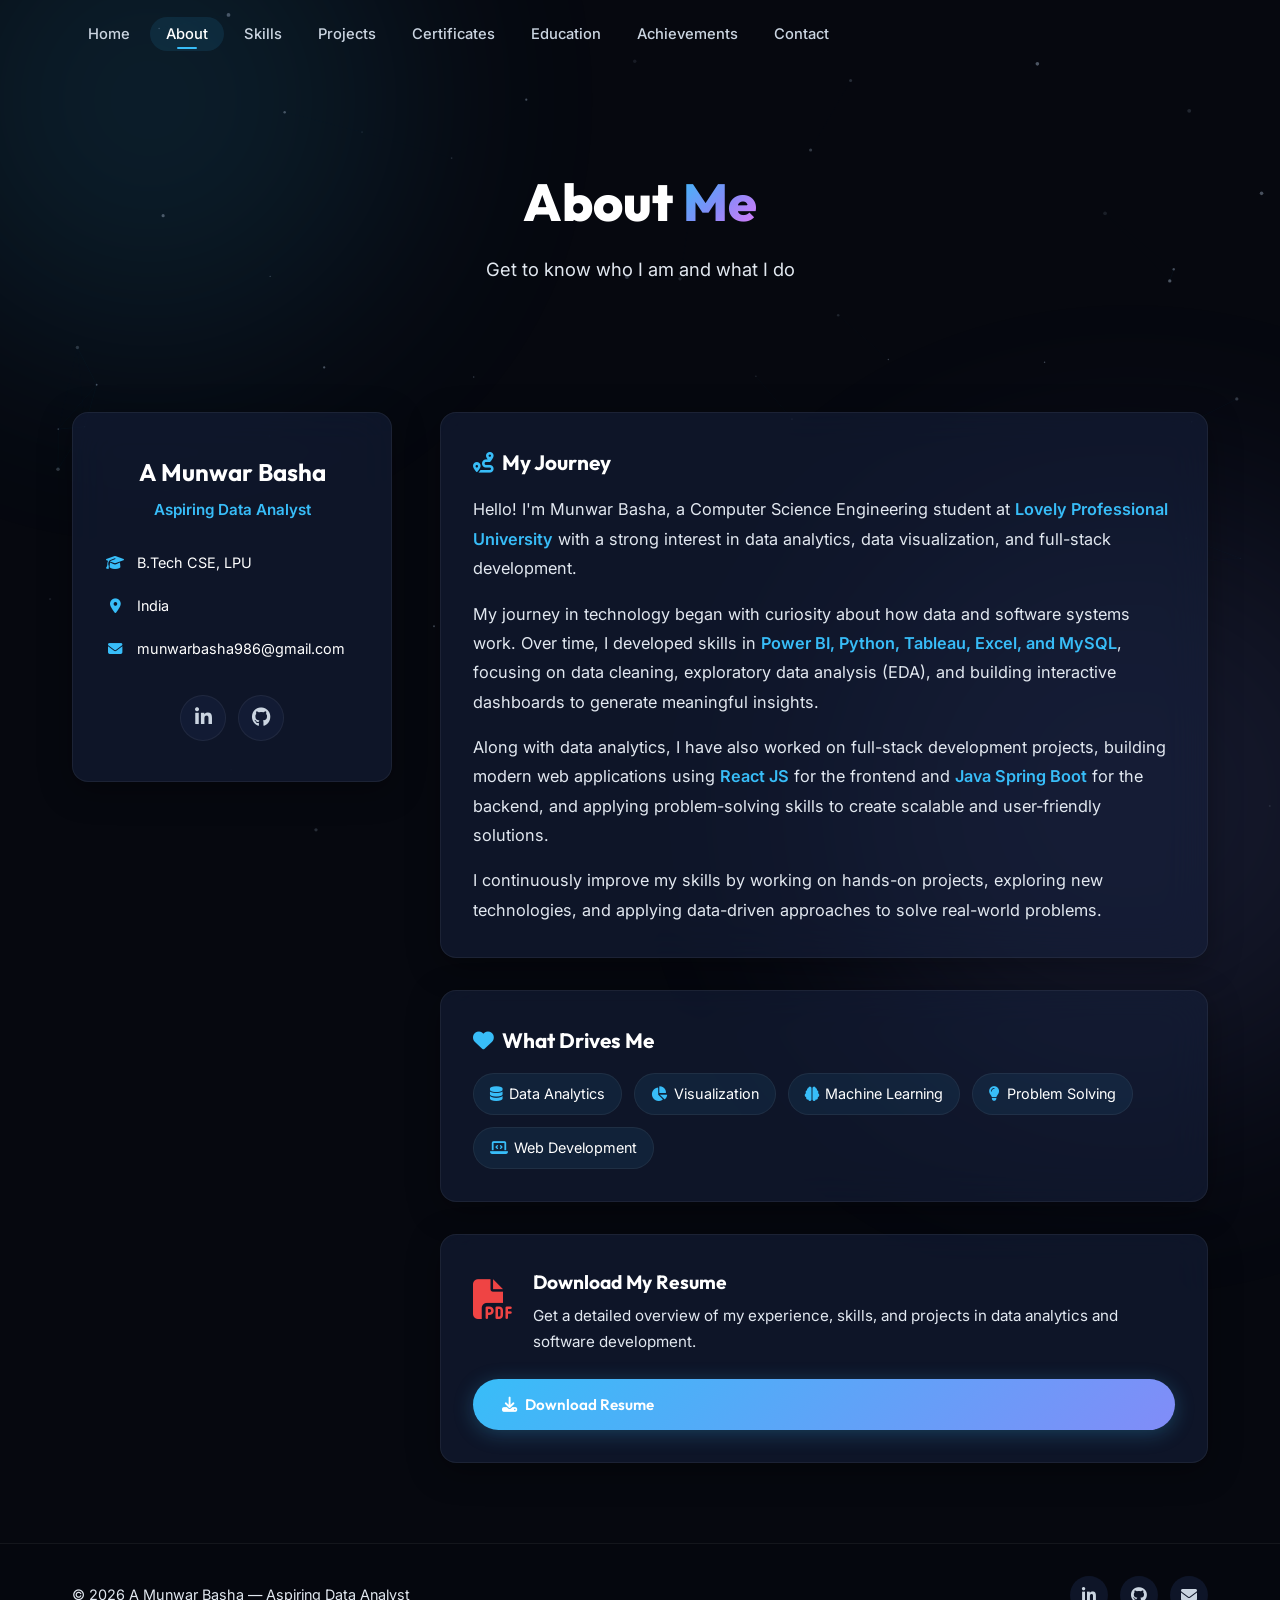
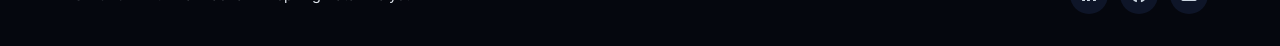
==== about.html @ 6d8f624d "Initial portfolio commit" ====
<!DOCTYPE html>
<html lang="en">

<head>
    <meta charset="UTF-8">
    <meta name="viewport" content="width=device-width, initial-scale=1.0">
    <title>About Me | A Munwar Basha</title>
    <meta name="description"
        content="Learn more about A Munwar Basha — Aspiring Data Analyst and CSE student at Lovely Professional University.">
    <link
        href="https://fonts.googleapis.com/css2?family=Outfit:wght@300;400;500;600;700;800&family=Inter:wght@300;400;500;600;700&display=swap"
        rel="stylesheet">
    <link rel="stylesheet" href="https://cdnjs.cloudflare.com/ajax/libs/font-awesome/6.5.0/css/all.min.css">
    <link rel="stylesheet" href="style.css">
</head>

<body>
    <div class="bg-glow bg-glow-1"></div>
    <div class="bg-glow bg-glow-2"></div>
    <canvas id="particles"></canvas>

    <!-- Navigation -->
    <header class="header" id="header">
        <nav class="navbar container">
            <ul class="nav-menu" id="navMenu">
                <li><a href="index.html" class="nav-link">Home</a></li>
                <li><a href="about.html" class="nav-link active">About</a></li>
                <li><a href="skills.html" class="nav-link">Skills</a></li>
                <li><a href="projects.html" class="nav-link">Projects</a></li>
                <li><a href="certificates.html" class="nav-link">Certificates</a></li>
                <li><a href="education.html" class="nav-link">Education</a></li>
                <li><a href="achievements.html" class="nav-link">Achievements</a></li>
                <li><a href="contact.html" class="nav-link">Contact</a></li>
            </ul>
            <button class="hamburger" id="hamburger" aria-label="Menu">
                <span class="bar"></span><span class="bar"></span><span class="bar"></span>
            </button>
        </nav>
    </header>

    <main>
        <!-- Page Banner -->
        <section class="page-banner">
            <div class="container">
                <h1 class="page-title anim-fade-up">About <span class="gradient-text">Me</span></h1>
                <p class="page-subtitle anim-fade-up delay-1">Get to know who I am and what I do</p>
            </div>
        </section>

        <!-- About Content -->
        <section class="section">
            <div class="container about-layout">
                <!-- Left: Profile Overview -->
                <div class="about-profile glass reveal-up">
                    <h2>A Munwar Basha</h2>
                    <p class="about-role">Aspiring Data Analyst</p>
                    <div class="about-meta">
                        <div class="meta-item">
                            <i class="fas fa-graduation-cap"></i>
                            <span>B.Tech CSE, LPU</span>
                        </div>
                        <div class="meta-item">
                            <i class="fas fa-map-marker-alt"></i>
                            <span>India</span>
                        </div>
                        <div class="meta-item">
                            <i class="fas fa-envelope"></i>
                            <span>munwarbasha986@gmail.com</span>
                        </div>
                    </div>
                    <div class="about-social-row">
                        <a href="https://www.linkedin.com/in/munwarbasha" target="_blank" class="social-btn"><i
                                class="fab fa-linkedin-in"></i></a>
                        <a href="https://github.com/munwarbasha98" target="_blank" class="social-btn"><i
                                class="fab fa-github"></i></a>
                    </div>
                </div>

                <!-- Right: Bio & Resume -->
                <div class="about-details">
                    <div class="glass about-bio reveal-up delay-1">
                        <h3><i class="fas fa-route"></i> My Journey</h3>
                        <p>
                            Hello! I'm Munwar Basha, a Computer Science Engineering student at <span class="highlight-text">Lovely Professional University</span> with a strong interest in data analytics, data visualization, and full-stack development.
                        </p>
                        <p>
                            My journey in technology began with curiosity about how data and software systems work. Over time, I developed skills in <span class="highlight-text">Power BI, Python, Tableau, Excel, and MySQL</span>, focusing on data cleaning, exploratory data analysis (EDA), and building interactive dashboards to generate meaningful insights.
                        </p>
                        <p>
                            Along with data analytics, I have also worked on full-stack development projects, building modern web applications using <span class="highlight-text">React JS</span> for the frontend and <span class="highlight-text">Java Spring Boot</span> for the backend, and applying problem-solving skills to create scalable and user-friendly solutions.
                        </p>
                        <p>
                            I continuously improve my skills by working on hands-on projects, exploring new technologies, and applying data-driven approaches to solve real-world problems.
                        </p>
                    </div>

                    <div class="glass about-interests reveal-up delay-3">
                        <h3><i class="fas fa-heart"></i> What Drives Me</h3>
                        <div class="interest-tags">
                            <span><i class="fas fa-database"></i> Data Analytics</span>
                            <span><i class="fas fa-chart-pie"></i> Visualization</span>
                            <span><i class="fas fa-brain"></i> Machine Learning</span>
                            <span><i class="fas fa-lightbulb"></i> Problem Solving</span>
                            <span><i class="fas fa-laptop-code"></i> Web Development</span>
                        </div>
                    </div>

                    <div class="glass resume-box reveal-up delay-3">
                        <div class="resume-content">
                            <div class="resume-icon"><i class="fas fa-file-pdf"></i></div>
                            <div>
                                <h3>Download My Resume</h3>
                                <p>Get a detailed overview of my experience, skills, and projects in data analytics and
                                    software development.</p>
                            </div>
                        </div>
                        <a href="General-CV-Munwar-Basha-15-3-2026.pdf" class="btn btn-primary" download="General-CV-Munwar-Basha-15-3-2026.pdf">
                            <i class="fas fa-download"></i> Download Resume
                        </a>
                    </div>
                </div>
            </div>
        </section>
    </main>

    <footer class="footer">
        <div class="container footer-inner">
            <p class="footer-copy">&copy; 2026 A Munwar Basha &mdash; Aspiring Data Analyst</p>
            <div class="footer-links">
                <a href="https://www.linkedin.com/in/munwarbasha" target="_blank"><i class="fab fa-linkedin-in"></i></a>
                <a href="https://github.com/munwarbasha98" target="_blank"><i class="fab fa-github"></i></a>
                <a href="mailto:munwarbasha986@gmail.com"><i class="fas fa-envelope"></i></a>
            </div>
        </div>
    </footer>
    <script src="script.js"></script>
</body>

</html>
---- style.css ----
/* =====================================================================
   DESIGN SYSTEM — VARIABLES & RESET
   ===================================================================== */
:root {
  --bg: #06080F;
  --bg-2: #0C1222;
  --surface: rgba(22, 33, 62, 0.55);
  --glass-b: rgba(255, 255, 255, 0.06);
  --glass-b-h: rgba(255, 255, 255, 0.12);
  --text: #ffffff;
  --text-2: #e2e8f0;
  --text-3: #94a3b8;
  --primary: #38BDF8;
  --secondary: #818CF8;
  --accent: #E879F9;
  --success: #34D399;
  --warning: #FBBF24;
  --grad: linear-gradient(135deg, var(--primary), var(--secondary));
  --grad-text: linear-gradient(135deg, var(--primary), var(--secondary), var(--accent));
  --font-h: 'Outfit', sans-serif;
  --font-b: 'Inter', sans-serif;
  --radius: 1rem;
  --radius-sm: 0.625rem;
  --shadow: 0 8px 32px rgba(0, 0, 0, 0.35);
  --speed: 0.35s;
  --ease: cubic-bezier(0.4, 0, 0.2, 1);
}

*,
*::before,
*::after {
  margin: 0;
  padding: 0;
  box-sizing: border-box;
}

html {
  scroll-behavior: smooth;
}

body {
  font-family: var(--font-b);
  background: var(--bg);
  color: var(--text-2);
  line-height: 1.65;
  overflow-x: hidden;
  min-height: 100vh;
  display: flex;
  flex-direction: column;
}

main {
  flex: 1;
}

a {
  text-decoration: none;
  color: inherit;
  transition: var(--speed) var(--ease);
}

ul {
  list-style: none;
}

img {
  max-width: 100%;
  display: block;
}

strong {
  color: var(--text);
}

.container {
  max-width: 1200px;
  margin: 0 auto;
  padding: 0 2rem;
}

.section {
  padding: 5rem 0;
}

/* =====================================================================
   BACKGROUND GLOWS & PARTICLES
   ===================================================================== */
.bg-glow {
  position: fixed;
  border-radius: 50%;
  filter: blur(120px);
  z-index: -2;
  opacity: 0.12;
  pointer-events: none;
  animation: glow-float 25s infinite ease-in-out alternate;
}

.bg-glow-1 {
  width: 500px;
  height: 500px;
  background: var(--primary);
  top: -150px;
  left: -100px;
}

.bg-glow-2 {
  width: 600px;
  height: 600px;
  background: var(--secondary);
  bottom: -200px;
  right: -150px;
  animation-delay: -8s;
}

.bg-glow-3 {
  width: 350px;
  height: 350px;
  background: var(--accent);
  top: 45%;
  left: 35%;
  animation-delay: -15s;
  opacity: 0.08;
}

@keyframes glow-float {
  0% {
    transform: translate(0, 0) scale(1);
  }

  50% {
    transform: translate(40px, -60px) scale(1.15);
  }

  100% {
    transform: translate(-30px, 50px) scale(0.9);
  }
}

#particles {
  position: fixed;
  inset: 0;
  z-index: -1;
  pointer-events: none;
}

/* =====================================================================
   GLASS UTILITY
   ===================================================================== */
.glass {
  background: var(--surface);
  backdrop-filter: blur(20px);
  -webkit-backdrop-filter: blur(20px);
  border: 1px solid var(--glass-b);
  border-radius: var(--radius);
  box-shadow: var(--shadow);
  transition: border-color var(--speed) var(--ease),
    transform var(--speed) var(--ease),
    box-shadow var(--speed) var(--ease);
}

.glass:hover {
  border-color: var(--glass-b-h);
  transform: translateY(-4px);
  box-shadow: 0 12px 40px rgba(0, 0, 0, 0.45);
}

/* =====================================================================
   GRADIENT TEXT
   ===================================================================== */
.gradient-text {
  background: var(--grad-text);
  -webkit-background-clip: text;
  -webkit-text-fill-color: transparent;
  background-clip: text;
}

.highlight-text {
  color: var(--primary);
  font-weight: 600;
}

/* =====================================================================
   BUTTONS
   ===================================================================== */
.btn {
  display: inline-flex;
  align-items: center;
  gap: 0.5rem;
  padding: 0.8rem 1.8rem;
  font-family: var(--font-h);
  font-weight: 600;
  font-size: 0.95rem;
  border-radius: 50px;
  border: none;
  cursor: pointer;
  transition: var(--speed) var(--ease);
  white-space: nowrap;
}

.btn-primary {
  background: var(--grad);
  color: #fff;
  box-shadow: 0 4px 20px rgba(56, 189, 248, 0.25);
}

.btn-primary:hover {
  transform: translateY(-3px);
  box-shadow: 0 8px 30px rgba(56, 189, 248, 0.4);
}

.btn-outline {
  background: transparent;
  color: var(--text);
  border: 1px solid var(--glass-b-h);
}

.btn-outline:hover {
  border-color: var(--primary);
  background: rgba(56, 189, 248, 0.08);
  transform: translateY(-3px);
}

.btn-icon-sm {
  width: 38px;
  height: 38px;
  display: inline-flex;
  align-items: center;
  justify-content: center;
  border-radius: 50%;
  background: var(--surface);
  border: 1px solid var(--glass-b);
  color: #cbd5e1;
  transition: var(--speed) var(--ease);
}

.btn-icon-sm:hover {
  color: #fff;
  background: var(--primary);
  border-color: var(--primary);
}

/* =====================================================================
   SOCIAL BUTTONS
   ===================================================================== */
.social-btn {
  width: 46px;
  height: 46px;
  border-radius: 50%;
  display: inline-flex;
  align-items: center;
  justify-content: center;
  background: var(--surface);
  border: 1px solid var(--glass-b);
  font-size: 1.2rem;
  color: #cbd5e1;
  transition: var(--speed) var(--ease);
}

.social-btn:hover {
  background: var(--primary);
  color: #fff;
  border-color: var(--primary);
  transform: translateY(-4px);
  box-shadow: 0 0 20px rgba(56, 189, 248, 0.35);
}

/* =====================================================================
   NAVIGATION
   ===================================================================== */
.header {
  position: fixed;
  top: 0;
  left: 0;
  width: 100%;
  z-index: 1000;
  padding: 1.25rem 0;
  transition: var(--speed) var(--ease);
}

.header.scrolled {
  padding: 0.6rem 0;
  background: rgba(6, 8, 15, 0.88);
  backdrop-filter: blur(14px);
  border-bottom: 1px solid var(--glass-b);
}

.navbar {
  display: flex;
  justify-content: space-between;
  align-items: center;
}

.logo {
  font-family: var(--font-h);
  font-size: 1.6rem;
  font-weight: 800;
  color: var(--text);
  display: flex;
  align-items: center;
}

.logo-bracket {
  color: var(--primary);
}

.nav-menu {
  display: flex;
  gap: 0.25rem;
}

.nav-link {
  font-size: 0.92rem;
  font-weight: 500;
  color: #cbd5e1;
  padding: 0.5rem 1rem;
  border-radius: 50px;
  position: relative;
  transition: var(--speed) var(--ease);
}

.nav-link:hover {
  color: #ffffff;
}

.nav-link.active {
  color: #fff;
  background: rgba(56, 189, 248, 0.1);
}

.nav-link.active::after {
  content: '';
  position: absolute;
  bottom: 2px;
  left: 50%;
  transform: translateX(-50%);
  width: 20px;
  height: 2px;
  background: var(--primary);
  border-radius: 1px;
}

/* Hamburger */
.hamburger {
  display: none;
  background: none;
  border: none;
  cursor: pointer;
  padding: 4px;
}

.bar {
  display: block;
  width: 25px;
  height: 2px;
  background: var(--text);
  margin: 6px 0;
  border-radius: 2px;
  transition: var(--speed) var(--ease);
}

.hamburger.open .bar:nth-child(1) {
  transform: translateY(8px) rotate(45deg);
}

.hamburger.open .bar:nth-child(2) {
  opacity: 0;
}

.hamburger.open .bar:nth-child(3) {
  transform: translateY(-8px) rotate(-45deg);
}

/* =====================================================================
   PAGE BANNER (sub-pages)
   ===================================================================== */
.page-banner {
  padding-top: 10rem;
  padding-bottom: 3rem;
  text-align: center;
}

.page-title {
  font-family: var(--font-h);
  font-size: 3.25rem;
  font-weight: 800;
  margin-bottom: 0.5rem;
}

.page-subtitle {
  font-size: 1.15rem;
  color: var(--text-2);
  max-width: 640px;
  margin-inline: auto;
}

/* =====================================================================
   HERO SECTION (Homepage)
   ===================================================================== */
.hero {
  min-height: 100vh;
  display: flex;
  align-items: center;
  padding-top: 80px;
}

.hero-grid {
  display: grid;
  grid-template-columns: 1.1fr 0.9fr;
  gap: 4rem;
  align-items: center;
}

.hero-greeting {
  font-size: 1.1rem;
  font-weight: 500;
  color: var(--primary);
  letter-spacing: 1.5px;
  text-transform: uppercase;
  margin-bottom: 0.75rem;
}

.hero-name {
  font-family: var(--font-h);
  font-size: 4.25rem;
  font-weight: 800;
  line-height: 1.1;
  margin-bottom: 0.5rem;
}

.hero-title {
  font-family: var(--font-h);
  font-size: 1.75rem;
  font-weight: 600;
  color: #cbd5e1;
  margin-bottom: 1.5rem;
}

.hero-tags {
  display: flex;
  flex-wrap: wrap;
  gap: 0.75rem;
  margin-bottom: 1.5rem;
}

.tag {
  display: inline-flex;
  align-items: center;
  gap: 0.4rem;
  padding: 0.4rem 1rem;
  border-radius: 50px;
  font-size: 0.88rem;
  font-weight: 500;
  background: var(--surface);
  border: 1px solid var(--glass-b);
  color: var(--text);
}

.tag i {
  color: var(--primary);
  font-size: 0.95rem;
}

.hero-quote {
  font-size: 1.05rem;
  color: var(--text-2);
  line-height: 1.75;
  padding-left: 1.25rem;
  margin-bottom: 2rem;
  border-left: 3px solid var(--primary);
  font-style: italic;
}

/* ── Global heading & text visibility overrides ── */
h1, h2, h3, h4 {
  color: #ffffff;
}

.hero-cta {
  display: flex;
  gap: 1rem;
  flex-wrap: wrap;
  margin-bottom: 2rem;
}

.hero-socials {
  display: flex;
  gap: 0.75rem;
}

/* Hero Visual */
.hero-visual {
  position: relative;
  display: flex;
  justify-content: center;
  align-items: center;
}

.avatar-ring {
  width: 300px;
  height: 300px;
  border-radius: 50%;
  display: flex;
  align-items: center;
  justify-content: center;
  overflow: hidden;
  background: linear-gradient(135deg, rgba(56, 189, 248, 0.08), rgba(129, 140, 248, 0.08));
  border: 2px solid var(--glass-b);
}

.avatar-img {
  width: 100%;
  height: 100%;
  object-fit: cover;
  border-radius: 50%;
}

/* =====================================================================
   ABOUT PAGE
   ===================================================================== */
.about-layout {
  display: grid;
  grid-template-columns: 320px 1fr;
  gap: 3rem;
  align-items: start;
}

.about-profile {
  padding: 2.5rem 2rem;
  text-align: center;
  position: sticky;
  top: 100px;
}

.about-avatar {
  font-size: 5rem;
  color: #94a3b8;
  margin-bottom: 1rem;
}

.about-profile h2 {
  font-family: var(--font-h);
  font-size: 1.5rem;
  margin-bottom: 0.25rem;
}

.about-role {
  color: var(--primary);
  font-weight: 600;
  font-size: 0.95rem;
  margin-bottom: 1.25rem;
}

.about-meta {
  text-align: left;
  margin-bottom: 1.5rem;
}

.meta-item {
  display: flex;
  align-items: center;
  gap: 0.75rem;
  padding: 0.6rem 0;
  color: #ffffff;
  font-size: 0.9rem;
}

.meta-item i {
  width: 20px;
  text-align: center;
  color: var(--primary);
}

.about-social-row {
  display: flex;
  justify-content: center;
  gap: 0.75rem;
}

.about-details {
  display: flex;
  flex-direction: column;
  gap: 2rem;
}

.about-bio,
.about-interests,
.resume-box {
  padding: 2rem;
}

.about-bio h3,
.about-interests h3 {
  font-family: var(--font-h);
  font-size: 1.3rem;
  margin-bottom: 1rem;
  display: flex;
  align-items: center;
  gap: 0.5rem;
}

.about-bio h3 i,
.about-interests h3 i {
  color: var(--primary);
}

.about-bio p {
  color: var(--text-2);
  margin-bottom: 1rem;
  font-size: 1.02rem;
  line-height: 1.8;
}

.about-bio p:last-child {
  margin-bottom: 0;
}

.interest-tags {
  display: flex;
  flex-wrap: wrap;
  gap: 0.75rem;
}

.interest-tags span {
  display: inline-flex;
  align-items: center;
  gap: 0.4rem;
  padding: 0.5rem 1rem;
  border-radius: 50px;
  background: rgba(56, 189, 248, 0.08);
  border: 1px solid var(--glass-b);
  font-size: 0.9rem;
  color: var(--text);
}

.interest-tags span i {
  color: var(--primary);
}

.resume-box {
  display: flex;
  flex-direction: column;
  gap: 1.5rem;
}

.resume-content {
  display: flex;
  gap: 1.25rem;
  align-items: flex-start;
}

.resume-icon {
  font-size: 2.5rem;
  color: #EF4444;
}

.resume-content h3 {
  font-family: var(--font-h);
  font-size: 1.2rem;
  margin-bottom: 0.3rem;
}

.resume-content p {
  color: var(--text-2);
  font-size: 0.95rem;
  line-height: 1.7;
}

/* =====================================================================
   SKILLS PAGE
   ===================================================================== */
.skills-page-grid {
  display: grid;
  grid-template-columns: repeat(auto-fit, minmax(320px, 1fr));
  gap: 2rem;
}

.skill-card {
  padding: 2rem;
}

.skill-card-header {
  display: flex;
  align-items: center;
  gap: 1rem;
  margin-bottom: 1.5rem;
}

.skill-icon-wrap {
  width: 48px;
  height: 48px;
  border-radius: var(--radius-sm);
  background: rgba(56, 189, 248, 0.1);
  display: flex;
  align-items: center;
  justify-content: center;
  font-size: 1.35rem;
  color: var(--accent, var(--primary));
}

.skill-card-header h3 {
  font-family: var(--font-h);
  font-size: 1.2rem;
}

.skill-items {
  display: flex;
  flex-direction: column;
  gap: 0.8rem;
}

.skill-item {
  display: flex;
  align-items: center;
  gap: 0.85rem;
  padding: 0.6rem 1rem;
  border-radius: var(--radius-sm);
  background: rgba(15, 23, 42, 0.5);
  border: 1px solid transparent;
  transition: var(--speed) var(--ease);
}

.skill-item:hover {
  border-color: var(--glass-b-h);
  background: rgba(56, 189, 248, 0.05);
}

.skill-item-icon {
  width: 34px;
  height: 34px;
  border-radius: 8px;
  background: var(--surface);
  display: flex;
  align-items: center;
  justify-content: center;
  font-size: 1rem;
  color: var(--primary);
}

.skill-item span {
  font-size: 0.95rem;
  font-weight: 500;
}

/* =====================================================================
   PROJECTS PAGE — Featured Cards Grid
   ===================================================================== */

/* Filter Bar */
.filter-bar {
  display: flex;
  flex-wrap: wrap;
  justify-content: center;
  gap: 0.75rem;
  margin-bottom: 3rem;
}

.filter-btn {
  font-family: var(--font-h);
  font-size: 0.88rem;
  font-weight: 600;
  color: #cbd5e1;
  background: var(--surface);
  border: 1px solid var(--glass-b);
  padding: 0.55rem 1.4rem;
  border-radius: 50px;
  cursor: pointer;
  transition: var(--speed) var(--ease);
}

.filter-btn:hover {
  color: #ffffff;
  border-color: var(--glass-b-h);
  background: rgba(56, 189, 248, 0.06);
}

.filter-btn.active {
  color: #fff;
  background: var(--grad);
  border-color: transparent;
  box-shadow: 0 4px 18px rgba(56, 189, 248, 0.25);
}

/* Projects Grid */
.projects-grid {
  display: grid;
  grid-template-columns: repeat(auto-fill, minmax(340px, 1fr));
  gap: 2rem;
}

/* Project Card */
.project-card {
  display: flex;
  flex-direction: column;
  overflow: hidden;
  transition: transform var(--speed) var(--ease),
    box-shadow var(--speed) var(--ease),
    border-color var(--speed) var(--ease);
}

.project-card:hover {
  transform: translateY(-10px);
  box-shadow: 0 20px 60px rgba(0, 0, 0, 0.5),
    0 0 40px rgba(56, 189, 248, 0.08);
  border-color: var(--glass-b-h);
}

/* Card Image */
.project-card-img {
  position: relative;
  width: 100%;
  aspect-ratio: 16 / 9;
  overflow: hidden;
  background: var(--bg-2);
}

.project-card-img img {
  width: 100%;
  height: 100%;
  object-fit: cover;
  transition: transform 0.55s var(--ease);
}

.project-card:hover .project-card-img img {
  transform: scale(1.08);
}

.project-card-overlay {
  position: absolute;
  top: 0.75rem;
  left: 0.75rem;
  z-index: 1;
}

.overlay-label {
  font-family: var(--font-h);
  font-size: 0.75rem;
  font-weight: 600;
  color: #fff;
  background: rgba(6, 8, 15, 0.7);
  backdrop-filter: blur(8px);
  padding: 0.3rem 0.85rem;
  border-radius: 50px;
  border: 1px solid var(--glass-b);
}

/* Card Body */
.project-card-body {
  padding: 1.5rem;
  display: flex;
  flex-direction: column;
  gap: 0.75rem;
  flex: 1;
}

.project-card-title {
  font-family: var(--font-h);
  font-size: 1.25rem;
  font-weight: 700;
  color: var(--text);
  line-height: 1.3;
}

.project-card-desc {
  font-size: 0.92rem;
  color: var(--text-2);
  line-height: 1.8;
  display: -webkit-box;
  -webkit-line-clamp: 3;
  -webkit-box-orient: vertical;
  overflow: hidden;
}

/* Card Tags */
.project-card-tags {
  display: flex;
  flex-wrap: wrap;
  gap: 0.45rem;
}

.project-card-tags span {
  font-size: 0.78rem;
  font-family: var(--font-h);
  font-weight: 600;
  color: var(--primary);
  background: rgba(56, 189, 248, 0.1);
  padding: 0.25rem 0.75rem;
  border-radius: 50px;
}

/* Card Buttons */
.project-card-btns {
  display: flex;
  gap: 0.75rem;
  margin-top: auto;
  padding-top: 0.5rem;
  flex-wrap: wrap;
}

/* Card filter animation */
.project-card.filter-hide {
  display: none;
}

.project-card.filter-show {
  animation: card-fade-in 0.45s var(--ease) forwards;
}

@keyframes card-fade-in {
  from {
    opacity: 0;
    transform: translateY(20px) scale(0.96);
  }
  to {
    opacity: 1;
    transform: translateY(0) scale(1);
  }
}

/* Legacy project row styles (kept for other pages if needed) */
.project-row {
  display: flex;
  gap: 2rem;
  padding: 2.5rem;
  margin-bottom: 2rem;
  align-items: flex-start;
}

.project-row:last-child {
  margin-bottom: 0;
}

.project-indicator {
  flex-shrink: 0;
}

.project-num {
  font-family: var(--font-h);
  font-size: 3rem;
  font-weight: 800;
  background: var(--grad-text);
  -webkit-background-clip: text;
  -webkit-text-fill-color: transparent;
  line-height: 1;
}

.project-body {
  flex: 1;
}

.project-top {
  display: flex;
  justify-content: space-between;
  align-items: center;
  margin-bottom: 1rem;
}

.project-top h3 {
  font-family: var(--font-h);
  font-size: 1.4rem;
}

.project-desc {
  color: var(--text-2);
  font-size: 0.98rem;
  margin-bottom: 1.25rem;
  line-height: 1.8;
}

.project-features {
  list-style: none;
  margin-bottom: 1.5rem;
  display: flex;
  flex-direction: column;
  gap: 0.5rem;
}

.project-features li {
  font-size: 0.92rem;
  color: var(--text-2);
  padding-left: 1.5rem;
  position: relative;
  line-height: 1.7;
}

.project-features li::before {
  content: '▹';
  position: absolute;
  left: 0;
  color: var(--primary);
  font-weight: 700;
}

.project-tags {
  display: flex;
  flex-wrap: wrap;
  gap: 0.5rem;
}

.project-tags span {
  font-size: 0.82rem;
  font-family: var(--font-h);
  font-weight: 600;
  color: var(--primary);
  background: rgba(56, 189, 248, 0.1);
  padding: 0.3rem 0.85rem;
  border-radius: 50px;
}

/* =====================================================================
   JOURNEY PAGE
   ===================================================================== */
.journey-page-grid {
  display: grid;
  grid-template-columns: 1fr 1fr;
  gap: 4rem;
}

.journey-column {}

.column-heading {
  font-family: var(--font-h);
  font-size: 1.6rem;
  display: flex;
  align-items: center;
  gap: 0.7rem;
  margin-bottom: 2rem;
}

.column-heading i {
  color: var(--primary);
}

/* Timeline v2 */
.timeline-v2 {
  position: relative;
  padding-left: 2rem;
}

.timeline-v2::before {
  content: '';
  position: absolute;
  top: 0;
  left: 6px;
  width: 2px;
  height: 100%;
  background: linear-gradient(180deg, var(--primary), var(--secondary), transparent);
  border-radius: 1px;
}

.tl-item {
  position: relative;
  padding: 1.5rem;
  margin-bottom: 1.5rem;
}

.tl-item:last-child {
  margin-bottom: 0;
}

.tl-marker {
  position: absolute;
  left: -2.35rem;
  top: 1.5rem;
  width: 14px;
  height: 14px;
  border-radius: 50%;
  border: 3px solid var(--primary);
  background: var(--bg);
  z-index: 1;
}

.tl-badge {
  display: inline-block;
  font-size: 0.78rem;
  font-family: var(--font-h);
  font-weight: 600;
  color: #a5b4fc;
  background: rgba(129, 140, 248, 0.1);
  padding: 0.2rem 0.7rem;
  border-radius: 50px;
  margin-bottom: 0.5rem;
}

.tl-item h4 {
  font-family: var(--font-h);
  font-size: 1.15rem;
  margin-bottom: 0.2rem;
}

.tl-course {
  color: var(--text);
  font-size: 0.92rem;
  margin-bottom: 0.15rem;
}

.tl-school {
  color: var(--text-2);
  font-size: 0.9rem;
  margin-bottom: 0.5rem;
}

.tl-school i {
  margin-right: 0.3rem;
}

.tl-grade {
  color: var(--primary);
  font-weight: 700;
  font-size: 0.92rem;
}

.tl-grade i {
  color: var(--warning);
  margin-right: 0.3rem;
}

/* Certifications */
.cert-grid {
  display: flex;
  flex-direction: column;
  gap: 1.25rem;
}

.cert-card {
  display: flex;
  align-items: center;
  gap: 1.25rem;
  padding: 1.25rem;
}

.cert-icon-wrap {
  width: 48px;
  height: 48px;
  border-radius: var(--radius-sm);
  background: rgba(232, 121, 249, 0.1);
  display: flex;
  align-items: center;
  justify-content: center;
  font-size: 1.3rem;
  color: var(--accent);
  flex-shrink: 0;
}

.cert-text h4 {
  font-family: var(--font-h);
  font-size: 1.05rem;
  margin-bottom: 0.15rem;
}

.cert-issuer {
  color: var(--text-2);
  font-size: 0.9rem;
}

/* Achievement */
.achievements-stack {
  display: flex;
  flex-direction: column;
  gap: 1.2rem;
}

.achievement {
  display: flex;
  gap: 1rem;
  align-items: flex-start;
  padding: 1.2rem 1.25rem;
  position: relative;
}

.ach-icon-wrap {
  width: 52px;
  height: 52px;
  border-radius: 50%;
  display: flex;
  align-items: center;
  justify-content: center;
  font-size: 1.1rem;
  background: rgba(56, 189, 248, 0.12);
  border: 1px solid rgba(56, 189, 248, 0.2);
  color: var(--warning);
  flex-shrink: 0;
}

.ach-body {
  flex: 1;
  min-width: 0;
}

.ach-head {
  display: flex;
  align-items: center;
  justify-content: space-between;
  gap: 0.9rem;
  margin-bottom: 0.35rem;
}

.ach-body h4 {
  font-family: var(--font-h);
  font-size: 1.4rem;
  line-height: 1.3;
  color: var(--primary);
}

.ach-date {
  white-space: nowrap;
  font-size: 0.78rem;
  font-weight: 600;
  color: var(--secondary);
  background: rgba(129, 140, 248, 0.14);
  border: 1px solid rgba(129, 140, 248, 0.26);
  border-radius: 999px;
  padding: 0.28rem 0.65rem;
}

.ach-body p {
  color: var(--text-2);
  font-size: 1rem;
  line-height: 1.6;
}

/* =====================================================================
   CERTIFICATES PAGE — Card Grid V2
   ===================================================================== */
.cert-cards-grid {
  display: grid;
  grid-template-columns: repeat(3, 1fr);
  gap: 2rem;
}

.cert-card-v2 {
  display: flex;
  flex-direction: column;
  overflow: hidden;
  transition: transform var(--speed) var(--ease),
    box-shadow var(--speed) var(--ease),
    border-color var(--speed) var(--ease);
}

.cert-card-v2:hover {
  transform: translateY(-8px);
  box-shadow: 0 20px 50px rgba(0, 0, 0, 0.5),
    0 0 30px rgba(56, 189, 248, 0.08);
}

.cert-img-wrap {
  position: relative;
  width: 100%;
  aspect-ratio: 4 / 3;
  overflow: hidden;
  background: var(--bg-2);
  border-bottom: 1px solid var(--glass-b);
}

.cert-img-wrap img {
  width: 100%;
  height: 100%;
  object-fit: cover;
  transition: transform 0.5s var(--ease);
}

.cert-card-v2:hover .cert-img-wrap img {
  transform: scale(1.06);
}

.cert-card-body {
  padding: 1.5rem;
  display: flex;
  flex-direction: column;
  gap: 0.4rem;
  flex: 1;
}

.cert-card-title {
  font-family: var(--font-h);
  font-size: 1.15rem;
  font-weight: 700;
  color: var(--text);
  line-height: 1.3;
}

.cert-card-platform {
  display: inline-flex;
  align-items: center;
  gap: 0.4rem;
  font-size: 0.88rem;
  color: var(--primary);
  font-weight: 500;
}

.cert-card-platform i {
  font-size: 0.8rem;
}

.cert-card-date {
  display: inline-flex;
  align-items: center;
  gap: 0.4rem;
  font-size: 0.84rem;
  color: var(--text-3);
}

.cert-card-date i {
  font-size: 0.78rem;
}

.cert-card-desc {
  font-size: 0.9rem;
  color: var(--text-2);
  line-height: 1.7;
  margin-top: 0.25rem;
  display: -webkit-box;
  -webkit-line-clamp: 3;
  -webkit-box-orient: vertical;
  overflow: hidden;
}

.cert-card-btns {
  display: flex;
  gap: 0.75rem;
  margin-top: auto;
  padding-top: 0.75rem;
  flex-wrap: wrap;
}

.btn-sm {
  padding: 0.55rem 1.2rem;
  font-size: 0.82rem;
}

.btn-sm:hover {
  box-shadow: 0 4px 18px rgba(56, 189, 248, 0.3);
}

/* =====================================================================
   CONTACT PAGE — Get In Touch
   ===================================================================== */

/* Underline highlight below title */
.git-underline {
  width: 60px;
  height: 4px;
  background: var(--grad);
  border-radius: 2px;
  margin: 0.75rem auto 1.25rem;
}

/* Two-column layout */
.git-layout {
  display: grid;
  grid-template-columns: 1.1fr 0.9fr;
  gap: 2.5rem;
  align-items: start;
  max-width: 1100px;
  margin: 0 auto;
}

/* ── Form Card ── */
.git-form-card {
  padding: 2.5rem;
}

.git-form {
  display: flex;
  flex-direction: column;
  gap: 1.5rem;
}

.git-input-group {
  display: flex;
  flex-direction: column;
  gap: 0.45rem;
}

.git-label {
  font-family: var(--font-h);
  font-size: 0.9rem;
  font-weight: 600;
  color: #cbd5e1;
  letter-spacing: 0.02em;
}

.git-input-wrap {
  position: relative;
}

.git-input-icon {
  position: absolute;
  left: 1rem;
  top: 50%;
  transform: translateY(-50%);
  color: var(--text-3);
  font-size: 0.95rem;
  transition: color var(--speed) var(--ease);
  pointer-events: none;
}

.git-textarea-icon {
  top: 1.1rem;
  transform: none;
}

.git-input {
  width: 100%;
  padding: 0.85rem 1rem 0.85rem 2.75rem;
  font-family: var(--font-b);
  font-size: 0.95rem;
  color: #ffffff;
  background: #0f172a;
  border: 1px solid var(--glass-b);
  border-radius: var(--radius-sm);
  outline: none;
  transition: border-color var(--speed) var(--ease),
    box-shadow var(--speed) var(--ease),
    background var(--speed) var(--ease);
}

.git-input::placeholder {
  color: #9ca3af;
}

.git-input:focus {
  border-color: var(--primary);
  box-shadow: 0 0 0 3px rgba(56, 189, 248, 0.15), 0 0 20px rgba(56, 189, 248, 0.08);
  background: #0f172a;
}

.git-input:focus + .git-input-icon,
.git-input-wrap:focus-within .git-input-icon {
  color: var(--primary);
}

.git-textarea {
  resize: vertical;
  min-height: 130px;
}

/* Send Button */
.git-submit-btn {
  display: inline-flex;
  align-items: center;
  justify-content: center;
  gap: 0.6rem;
  padding: 1rem 2.25rem;
  font-family: var(--font-h);
  font-weight: 700;
  font-size: 1rem;
  color: #fff;
  background: linear-gradient(135deg, var(--primary), var(--secondary), var(--accent));
  background-size: 200% 200%;
  border: none;
  border-radius: 50px;
  cursor: pointer;
  transition: transform var(--speed) var(--ease),
    box-shadow var(--speed) var(--ease),
    background-position 0.6s var(--ease);
  box-shadow: 0 4px 20px rgba(56, 189, 248, 0.25);
  margin-top: 0.5rem;
}

.git-submit-btn:hover {
  transform: translateY(-3px);
  box-shadow: 0 8px 35px rgba(56, 189, 248, 0.4), 0 0 20px rgba(129, 140, 248, 0.2);
  background-position: 100% 0;
}

.git-submit-btn:active {
  transform: translateY(-1px);
}

.git-submit-btn.sending {
  pointer-events: none;
  opacity: 0.8;
}

/* Form Status */
.git-form-status {
  text-align: center;
  font-size: 0.9rem;
  font-weight: 500;
  min-height: 1.4rem;
  transition: opacity var(--speed) var(--ease);
}

.git-form-status.success {
  color: var(--success);
}

.git-form-status.error {
  color: #f87171;
}

/* ── Info Card ── */
.git-info-card {
  padding: 2.5rem;
  display: flex;
  flex-direction: column;
  gap: 2rem;
}

.git-info-title {
  font-family: var(--font-h);
  font-size: 1.5rem;
  font-weight: 700;
  color: var(--text);
}

.git-info-items {
  display: flex;
  flex-direction: column;
  gap: 1.15rem;
}

.git-info-item {
  display: flex;
  align-items: center;
  gap: 1rem;
  padding: 0.85rem 1rem;
  border-radius: var(--radius-sm);
  background: rgba(12, 18, 34, 0.45);
  border: 1px solid transparent;
  transition: border-color var(--speed) var(--ease),
    background var(--speed) var(--ease),
    transform var(--speed) var(--ease);
}

.git-info-item:hover {
  border-color: var(--glass-b-h);
  background: rgba(12, 18, 34, 0.7);
  transform: translateX(4px);
}

.git-info-icon {
  width: 44px;
  height: 44px;
  border-radius: 50%;
  background: linear-gradient(135deg, rgba(56, 189, 248, 0.15), rgba(129, 140, 248, 0.15));
  display: flex;
  align-items: center;
  justify-content: center;
  font-size: 1.1rem;
  color: var(--primary);
  flex-shrink: 0;
  transition: background var(--speed) var(--ease), color var(--speed) var(--ease);
}

.git-info-item:hover .git-info-icon {
  background: var(--grad);
  color: #fff;
}

.git-info-text {
  display: flex;
  flex-direction: column;
  gap: 0.1rem;
  min-width: 0;
}

.git-info-label {
  font-family: var(--font-h);
  font-size: 0.82rem;
  font-weight: 600;
  color: #94a3b8;
  text-transform: uppercase;
  letter-spacing: 0.06em;
}

.git-info-value {
  font-size: 0.95rem;
  color: #ffffff;
  transition: color var(--speed) var(--ease);
  overflow: hidden;
  text-overflow: ellipsis;
  white-space: nowrap;
}

.git-info-item:hover .git-info-value {
  color: #ffffff;
}

/* ── Follow Me ── */
.git-follow {
  padding-top: 1.25rem;
  border-top: 1px solid var(--glass-b);
}

.git-follow-title {
  font-family: var(--font-h);
  font-size: 1.05rem;
  font-weight: 600;
  color: var(--text);
  margin-bottom: 1rem;
}

.git-social-icons {
  display: flex;
  gap: 0.85rem;
}

.git-social-circle {
  width: 48px;
  height: 48px;
  border-radius: 50%;
  display: inline-flex;
  align-items: center;
  justify-content: center;
  font-size: 1.25rem;
  color: #cbd5e1;
  background: rgba(12, 18, 34, 0.6);
  border: 1px solid var(--glass-b);
  transition: transform var(--speed) var(--ease),
    box-shadow var(--speed) var(--ease),
    background var(--speed) var(--ease),
    color var(--speed) var(--ease),
    border-color var(--speed) var(--ease);
}

.git-social-circle:hover {
  transform: scale(1.12);
  color: #fff;
  background: var(--grad);
  border-color: var(--primary);
  box-shadow: 0 0 22px rgba(56, 189, 248, 0.35), 0 0 60px rgba(129, 140, 248, 0.12);
}

/* ── Footer Message ── */
.git-footer-msg {
  text-align: center;
  padding: 2rem 0 3rem;
}

.git-footer-msg p {
  font-family: var(--font-h);
  font-size: 1.2rem;
  font-weight: 500;
  background: var(--grad-text);
  -webkit-background-clip: text;
  -webkit-text-fill-color: transparent;
  background-clip: text;
}

/* =====================================================================
   FOOTER
   ===================================================================== */
.footer {
  border-top: 1px solid var(--glass-b);
  padding: 2rem 0;
  margin-top: auto;
  background: rgba(6, 8, 15, 0.95);
}

.footer-inner {
  display: flex;
  justify-content: space-between;
  align-items: center;
  flex-wrap: wrap;
  gap: 1rem;
}

.footer-logo {
  font-size: 1.35rem;
}

.footer-copy {
  color: var(--text-2);
  font-size: 0.9rem;
}

.footer-links {
  display: flex;
  gap: 0.75rem;
}

.footer-links a {
  width: 38px;
  height: 38px;
  border-radius: 50%;
  display: flex;
  align-items: center;
  justify-content: center;
  background: var(--surface);
  color: #cbd5e1;
  transition: var(--speed) var(--ease);
}

.footer-links a:hover {
  background: var(--primary);
  color: #fff;
  transform: translateY(-2px);
}

/* =====================================================================
   ANIMATIONS
   ===================================================================== */
.anim-fade-up {
  opacity: 0;
  transform: translateY(30px);
  animation: fade-up 0.8s var(--ease) forwards;
}

.delay-1 {
  animation-delay: 0.15s;
}

.delay-2 {
  animation-delay: 0.3s;
}

.delay-3 {
  animation-delay: 0.45s;
}

.delay-4 {
  animation-delay: 0.6s;
}

.delay-5 {
  animation-delay: 0.75s;
}

@keyframes fade-up {
  to {
    opacity: 1;
    transform: translateY(0);
  }
}

/* Scroll Reveals */
.reveal-up {
  opacity: 0;
  transform: translateY(35px);
  transition: opacity 0.7s var(--ease), transform 0.7s var(--ease);
}

.reveal-up.visible {
  opacity: 1;
  transform: translateY(0);
}

/* =====================================================================
   RESPONSIVE
   ===================================================================== */
@media (max-width: 1024px) {
  .git-layout {
    grid-template-columns: 1fr;
    max-width: 640px;
  }

  .projects-grid {
    grid-template-columns: repeat(2, 1fr);
  }

  .cert-cards-grid {
    grid-template-columns: repeat(2, 1fr);
  }

  .hero-grid {
    grid-template-columns: 1fr;
    text-align: center;
    gap: 3rem;
  }

  .hero-tags,
  .hero-cta,
  .hero-socials {
    justify-content: center;
  }

  .hero-quote {
    margin-inline: auto;
    padding-left: 0;
    border-left: none;
    border-bottom: 3px solid var(--primary);
    padding-bottom: 1rem;
    text-align: center;
  }

  .hero-visual {
    order: -1;
  }

  .about-layout {
    grid-template-columns: 1fr;
  }

  .about-profile {
    position: static;
  }

  .journey-page-grid {
    grid-template-columns: 1fr;
    gap: 3rem;
  }
}

@media (max-width: 768px) {
  .projects-grid {
    grid-template-columns: 1fr;
  }

  .filter-bar {
    gap: 0.5rem;
  }

  .filter-btn {
    font-size: 0.8rem;
    padding: 0.45rem 1rem;
  }

  .cert-cards-grid {
    grid-template-columns: 1fr;
  }

  .nav-menu {
    position: fixed;
    top: 0;
    right: -100%;
    width: 70%;
    height: 100vh;
    background: rgba(6, 8, 15, 0.96);
    backdrop-filter: blur(20px);
    flex-direction: column;
    align-items: center;
    justify-content: center;
    gap: 1rem;
    transition: right var(--speed) var(--ease);
    border-left: 1px solid var(--glass-b);
    z-index: 999;
  }

  .nav-menu.open {
    right: 0;
  }

  .hamburger {
    display: block;
    z-index: 1001;
  }

  .hero-name {
    font-size: 2.8rem;
  }

  .hero-title {
    font-size: 1.4rem;
  }

  .page-title {
    font-size: 2.5rem;
  }

  .project-row {
    flex-direction: column;
    gap: 1rem;
  }

  .project-num {
    font-size: 2rem;
  }

  .skills-page-grid {
    grid-template-columns: 1fr;
  }

  .ach-head {
    flex-direction: column;
    align-items: flex-start;
    gap: 0.4rem;
  }

  .ach-body h4 {
    font-size: 1.1rem;
  }

  .footer-inner {
    flex-direction: column;
    text-align: center;
  }
}

@media (max-width: 480px) {
  .container {
    padding: 0 1.25rem;
  }

  .hero-name {
    font-size: 2.2rem;
  }

  .avatar-ring {
    width: 220px;
    height: 220px;
  }

  .avatar-placeholder {
    width: 130px;
    height: 130px;
    font-size: 3.5rem;
  }

  .git-form-card,
  .git-info-card {
    padding: 1.5rem;
  }

  .git-submit-btn {
    width: 100%;
  }

  .git-info-value {
    font-size: 0.85rem;
  }

  .achievement {
    padding: 1rem;
  }
}
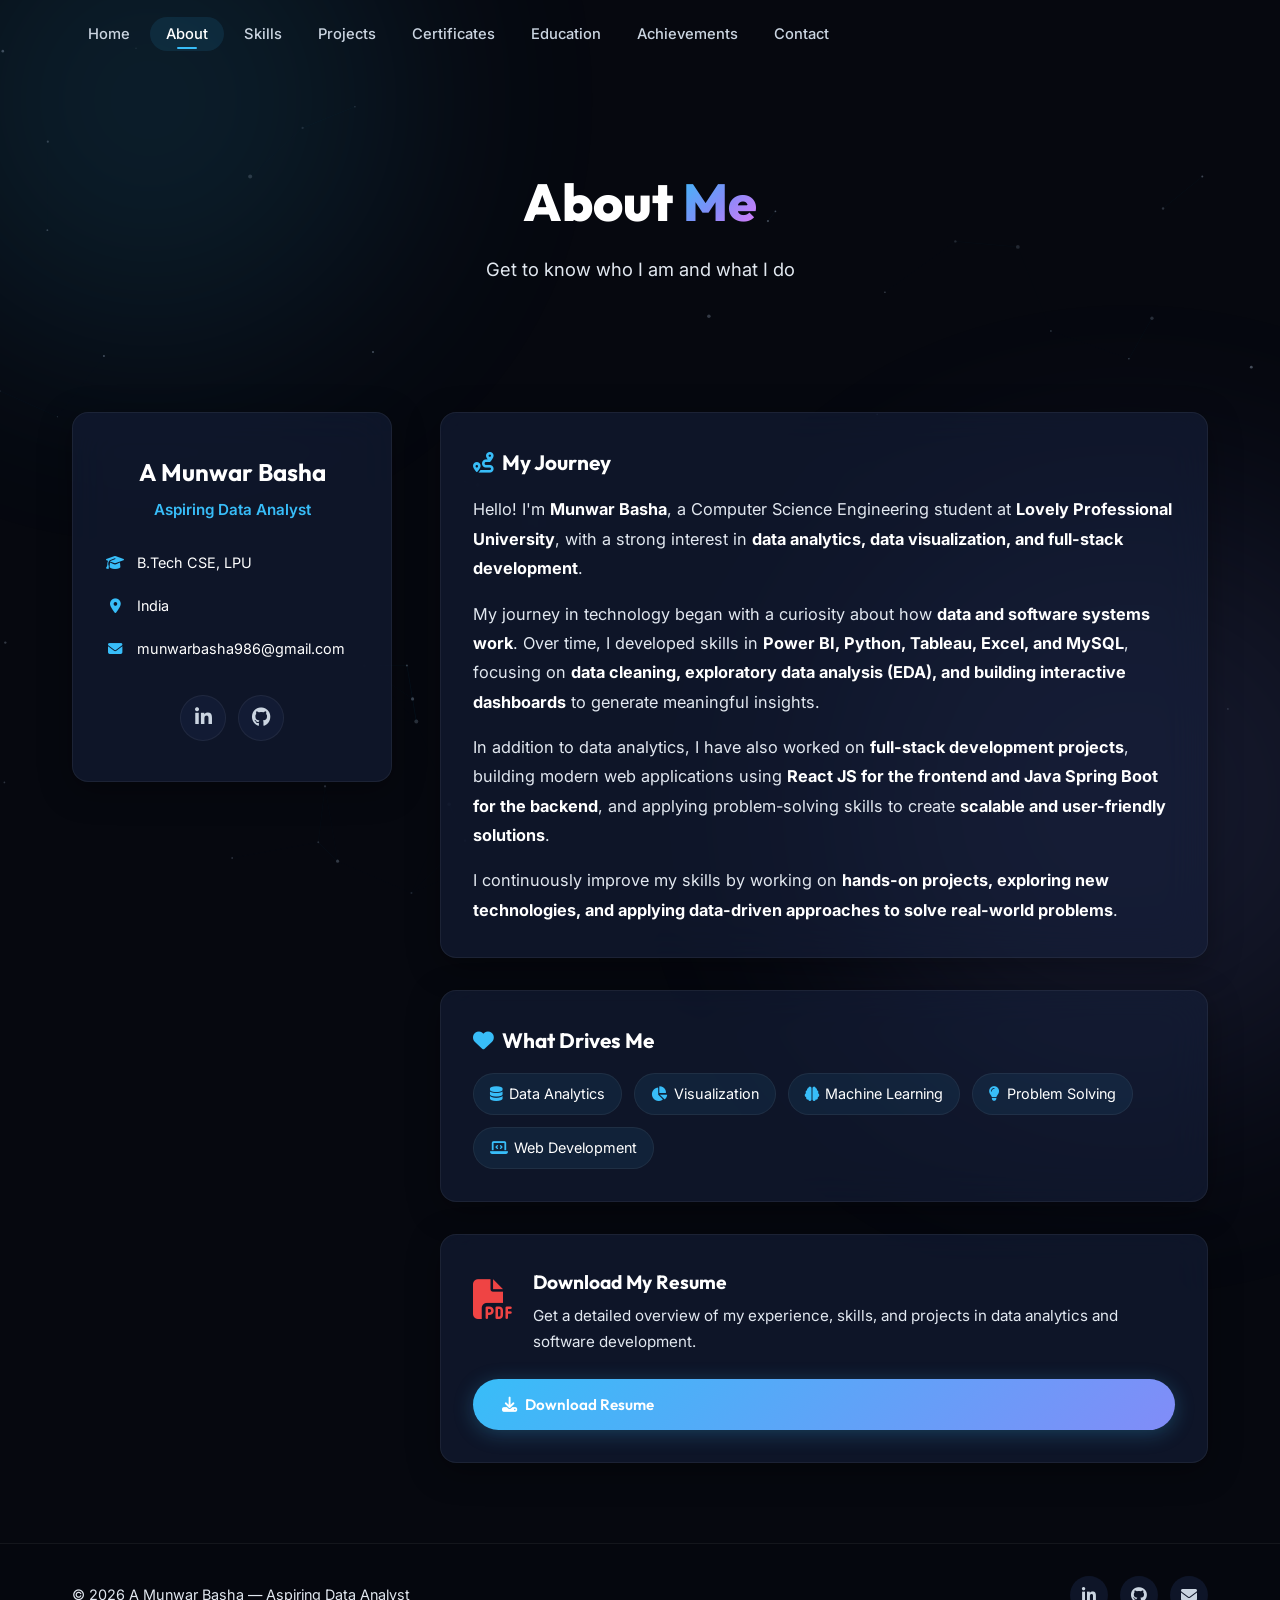
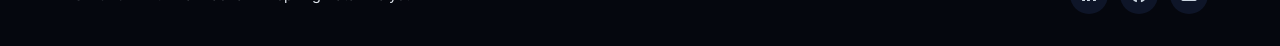
==== commit b42d9c22: "Updated portfolio content" ====
--- a/about.html
+++ b/about.html
@@ -81,16 +81,16 @@
                     <div class="glass about-bio reveal-up delay-1">
                         <h3><i class="fas fa-route"></i> My Journey</h3>
                         <p>
-                            Hello! I'm Munwar Basha, a Computer Science Engineering student at <span class="highlight-text">Lovely Professional University</span> with a strong interest in data analytics, data visualization, and full-stack development.
+                            Hello! I'm <strong>Munwar Basha</strong>, a Computer Science Engineering student at <strong>Lovely Professional University</strong>, with a strong interest in <strong>data analytics, data visualization, and full-stack development</strong>.
                         </p>
                         <p>
-                            My journey in technology began with curiosity about how data and software systems work. Over time, I developed skills in <span class="highlight-text">Power BI, Python, Tableau, Excel, and MySQL</span>, focusing on data cleaning, exploratory data analysis (EDA), and building interactive dashboards to generate meaningful insights.
+                            My journey in technology began with a curiosity about how <strong>data and software systems work</strong>. Over time, I developed skills in <strong>Power BI, Python, Tableau, Excel, and MySQL</strong>, focusing on <strong>data cleaning, exploratory data analysis (EDA), and building interactive dashboards</strong> to generate meaningful insights.
                         </p>
                         <p>
-                            Along with data analytics, I have also worked on full-stack development projects, building modern web applications using <span class="highlight-text">React JS</span> for the frontend and <span class="highlight-text">Java Spring Boot</span> for the backend, and applying problem-solving skills to create scalable and user-friendly solutions.
+                            In addition to data analytics, I have also worked on <strong>full-stack development projects</strong>, building modern web applications using <strong>React JS for the frontend and Java Spring Boot for the backend</strong>, and applying problem-solving skills to create <strong>scalable and user-friendly solutions</strong>.
                         </p>
                         <p>
-                            I continuously improve my skills by working on hands-on projects, exploring new technologies, and applying data-driven approaches to solve real-world problems.
+                            I continuously improve my skills by working on <strong>hands-on projects, exploring new technologies, and applying data-driven approaches to solve real-world problems</strong>.
                         </p>
                     </div>
 
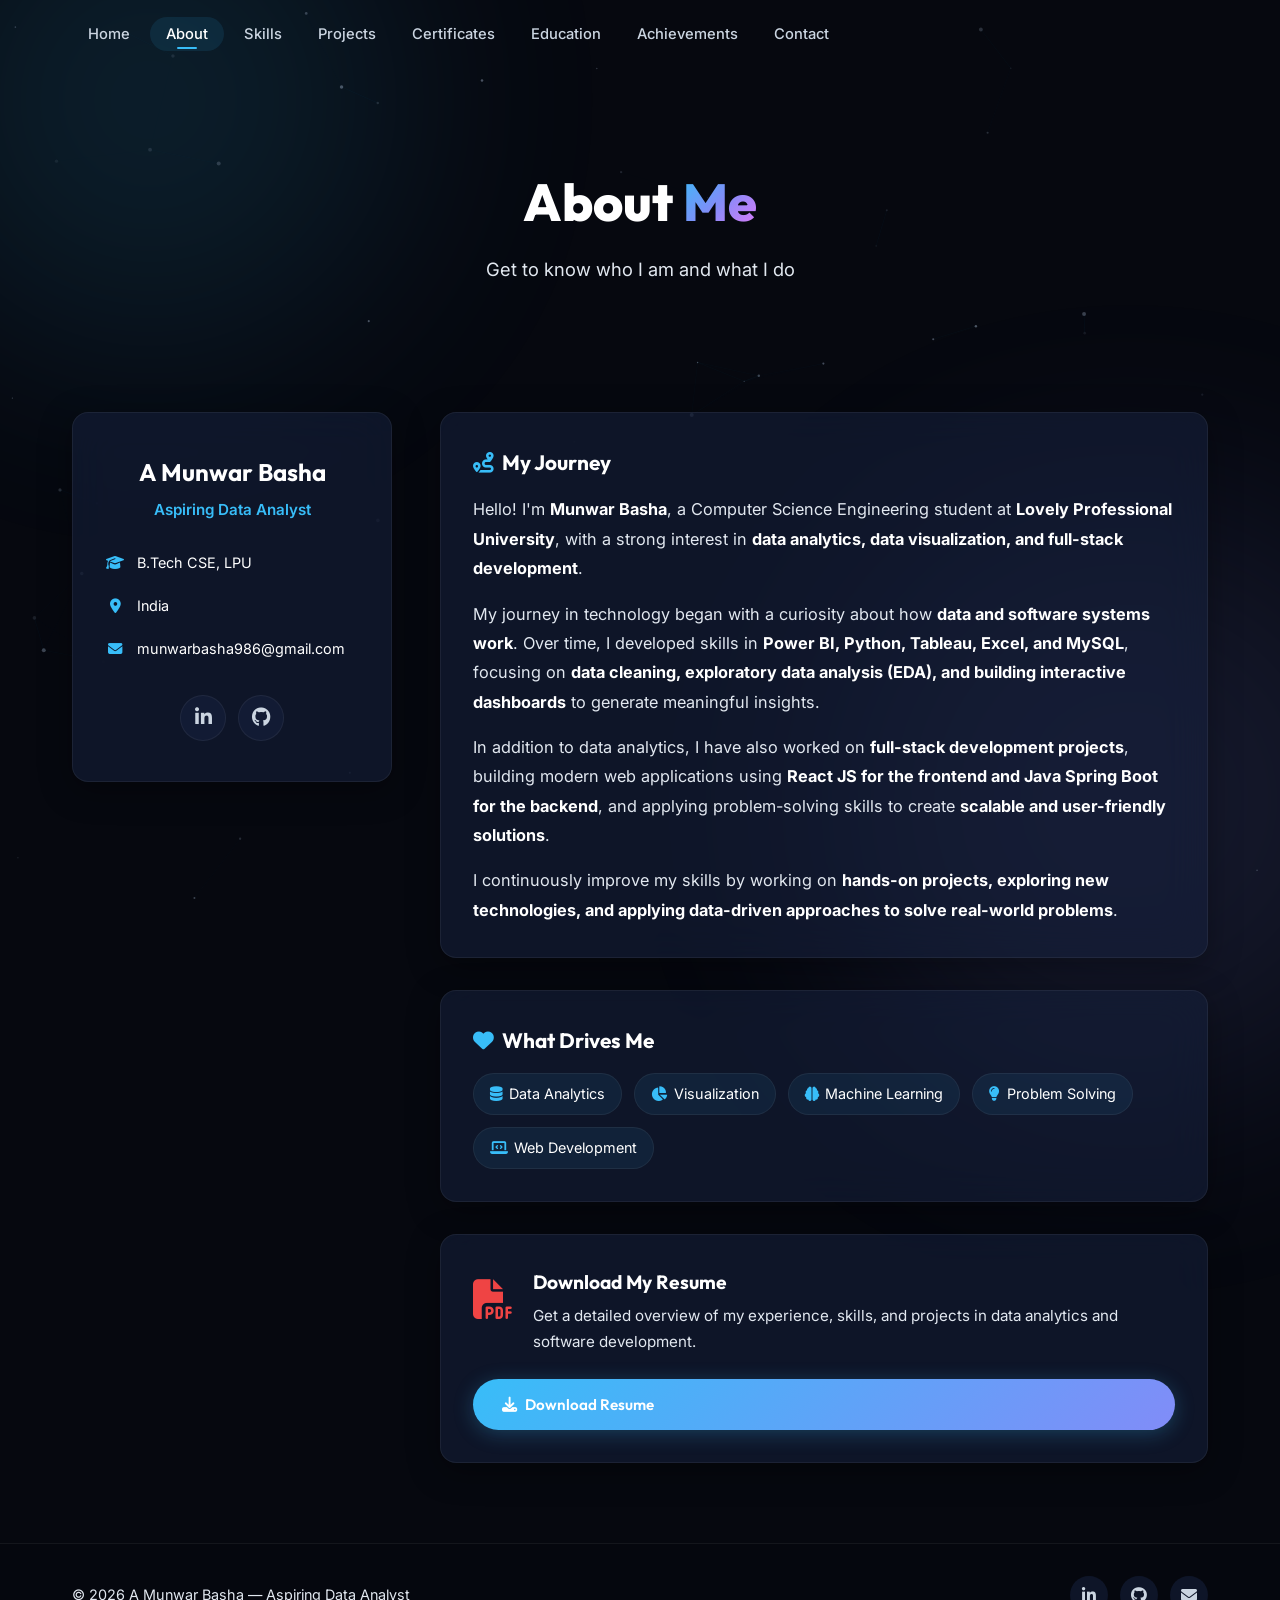
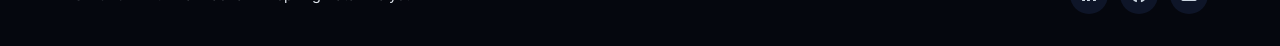
==== commit a25b02ff: "Updated portfolio with new changes" ====
--- a/about.html
+++ b/about.html
@@ -114,7 +114,7 @@
                                     software development.</p>
                             </div>
                         </div>
-                        <a href="General-CV-Munwar-Basha-15-3-2026.pdf" class="btn btn-primary" download="General-CV-Munwar-Basha-15-3-2026.pdf">
+                        <a href="final-resume.pdf" class="btn btn-primary" download="final-resume.pdf">
                             <i class="fas fa-download"></i> Download Resume
                         </a>
                     </div>
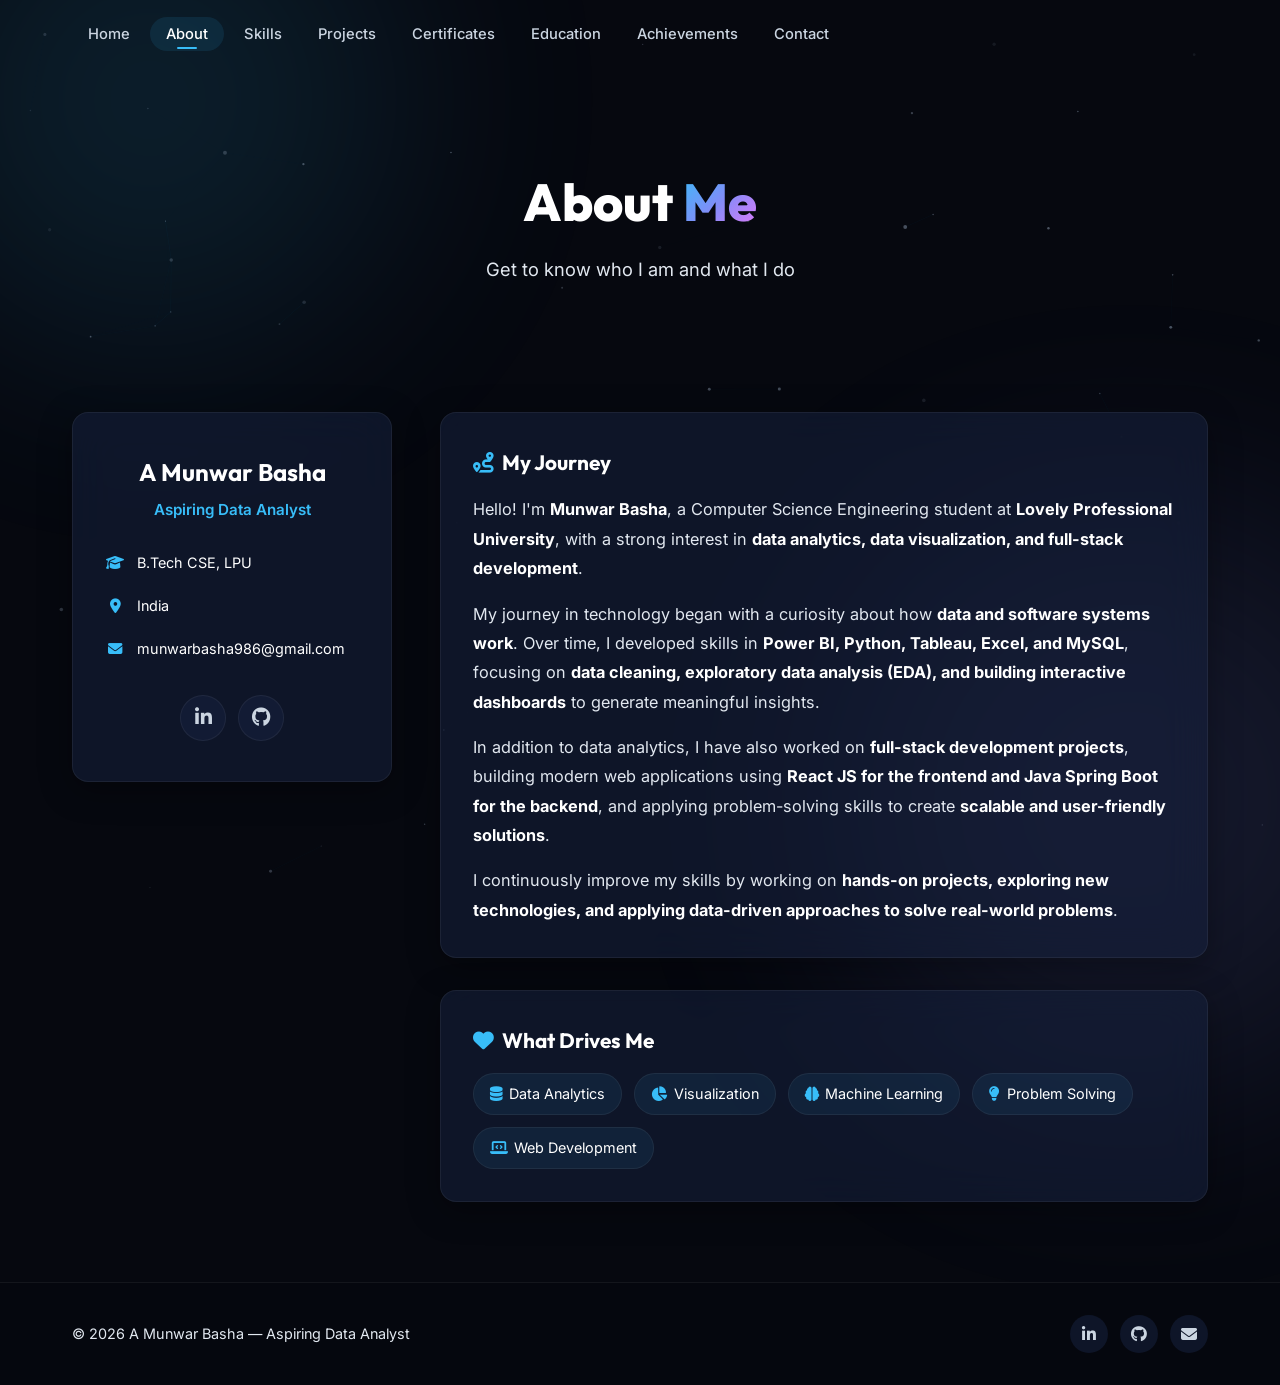
==== commit 766d5829: "Updated portfolio with new changes" ====
--- a/about.html
+++ b/about.html
@@ -104,20 +104,6 @@
                             <span><i class="fas fa-laptop-code"></i> Web Development</span>
                         </div>
                     </div>
-
-                    <div class="glass resume-box reveal-up delay-3">
-                        <div class="resume-content">
-                            <div class="resume-icon"><i class="fas fa-file-pdf"></i></div>
-                            <div>
-                                <h3>Download My Resume</h3>
-                                <p>Get a detailed overview of my experience, skills, and projects in data analytics and
-                                    software development.</p>
-                            </div>
-                        </div>
-                        <a href="final-resume.pdf" class="btn btn-primary" download="final-resume.pdf">
-                            <i class="fas fa-download"></i> Download Resume
-                        </a>
-                    </div>
                 </div>
             </div>
         </section>
